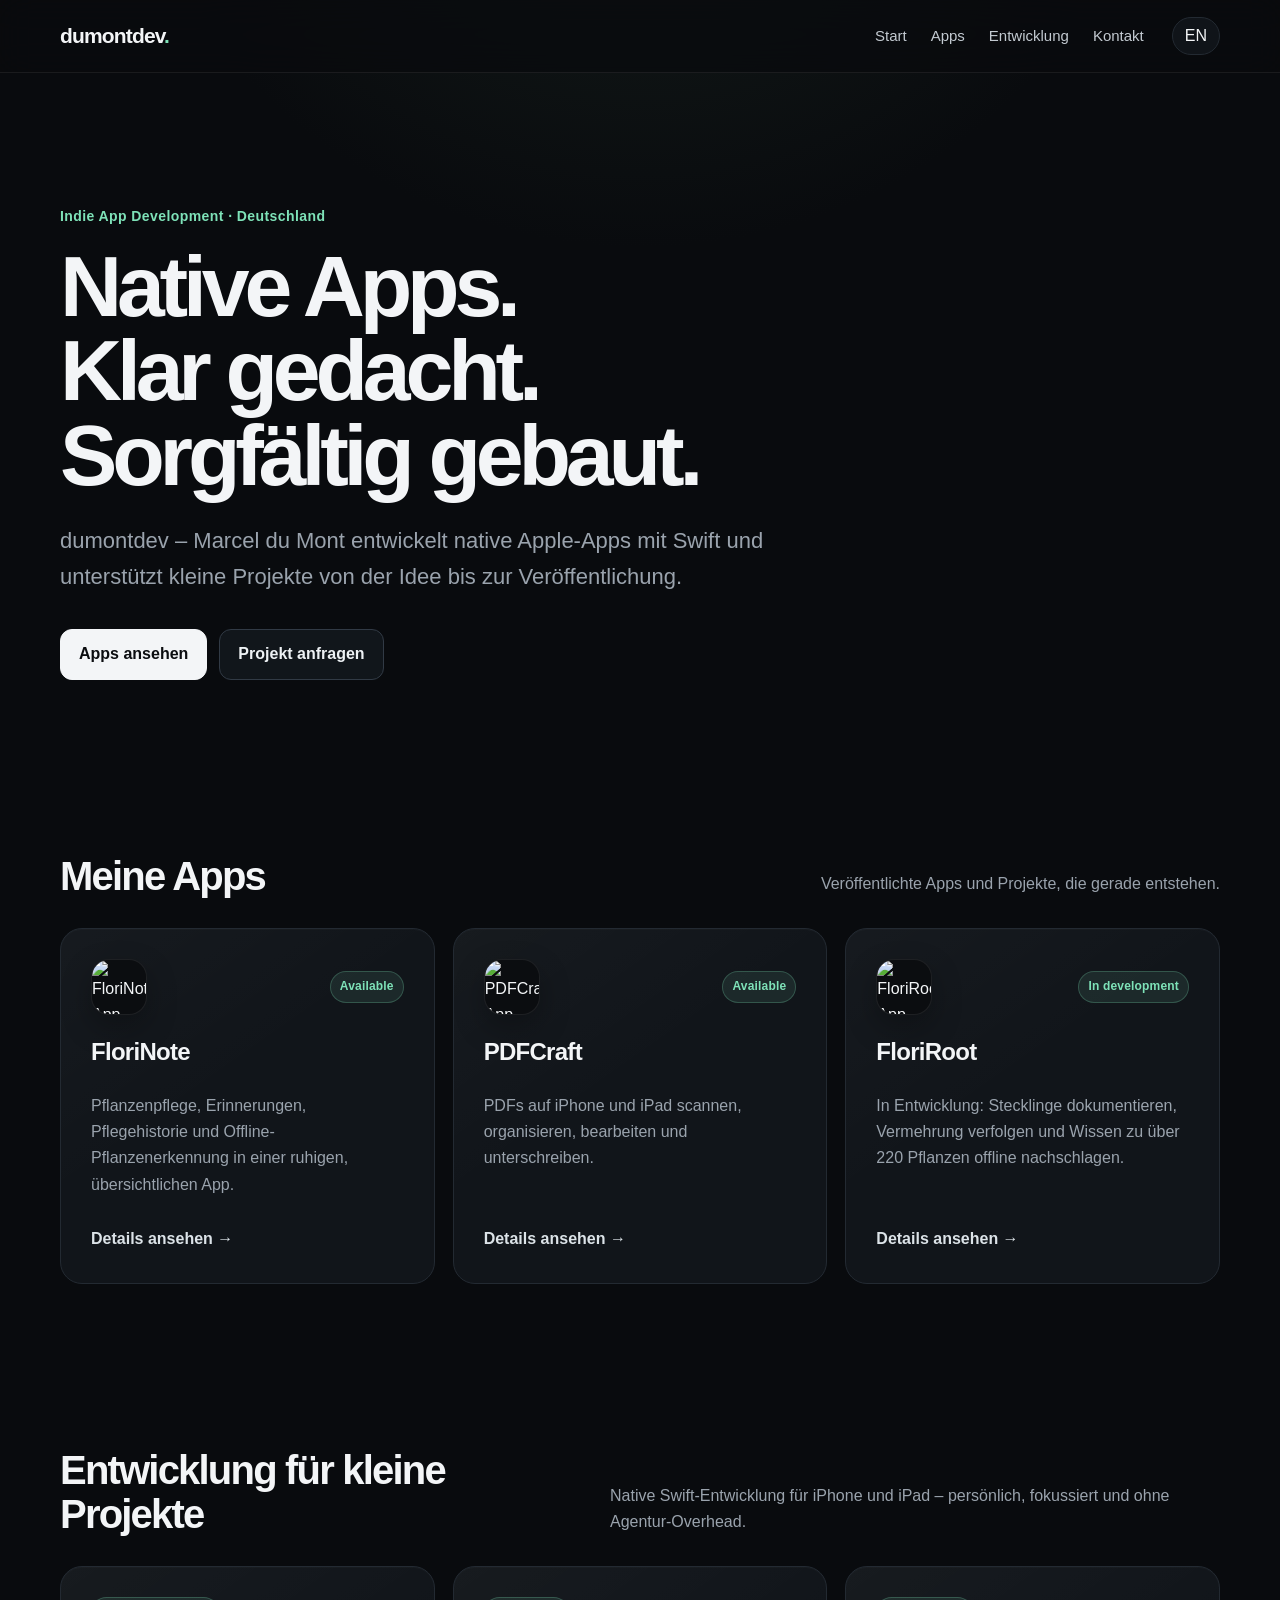
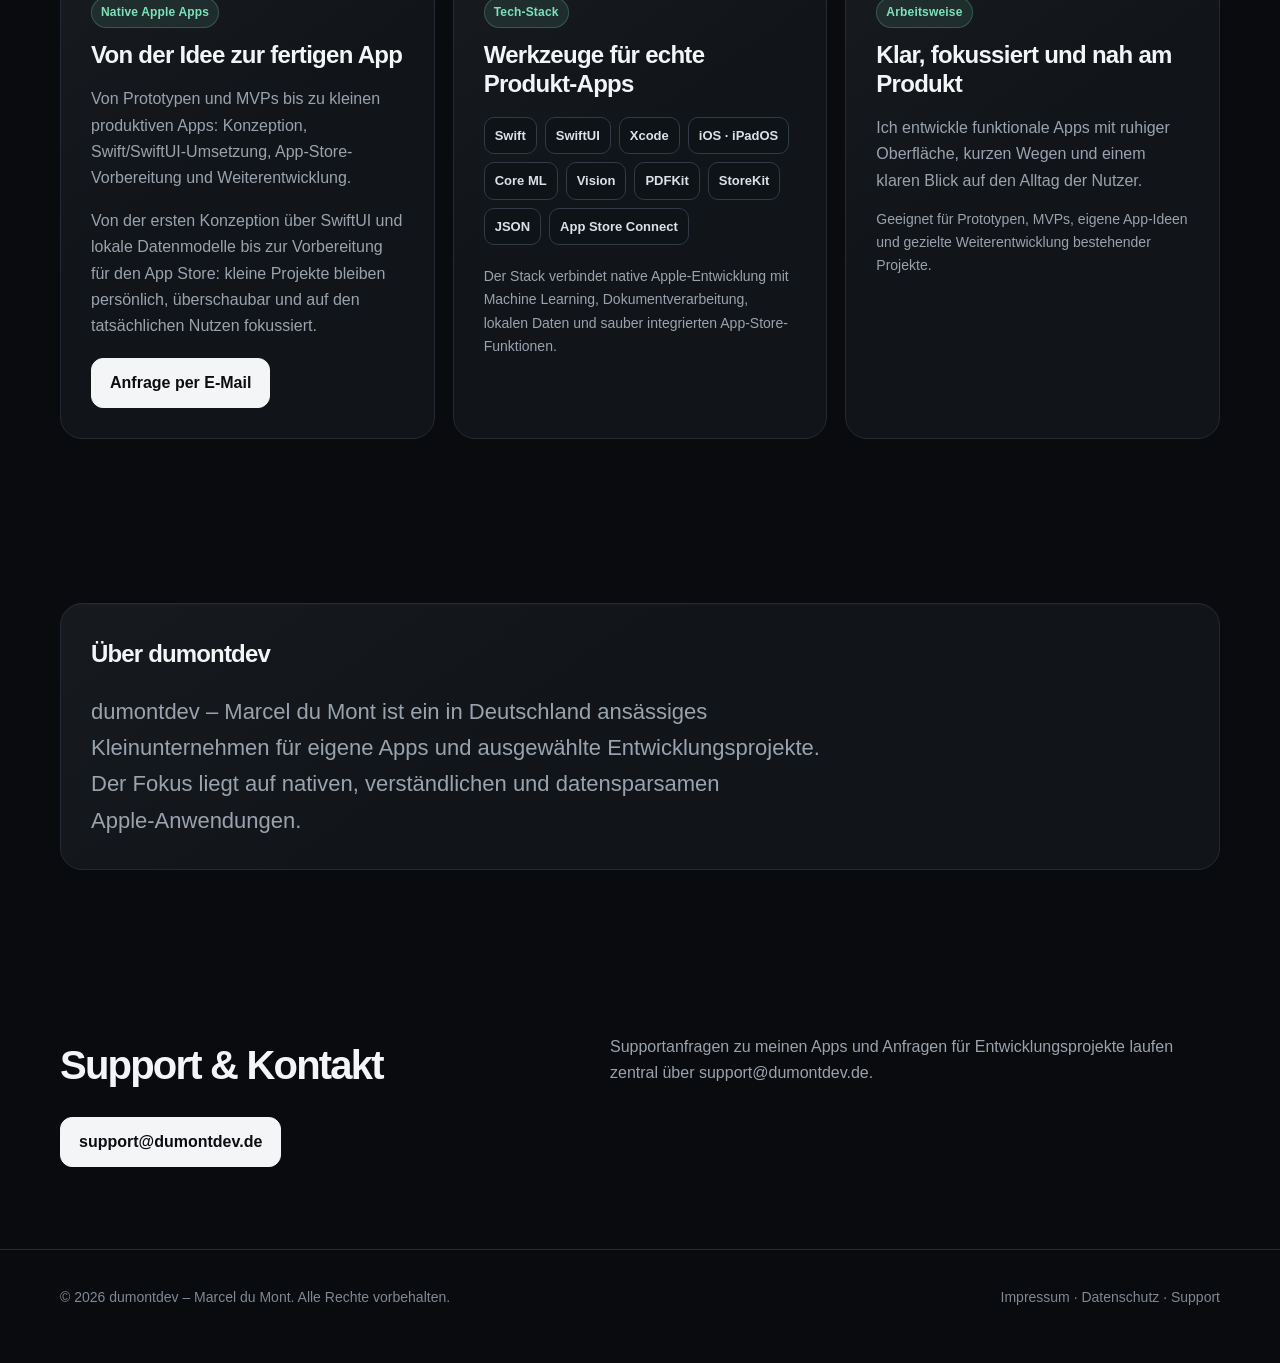
==== index.html @ e6abe4ab "Add files via upload" ====
<!doctype html>
<html lang="de">
<head>
  <meta charset="utf-8">
  <meta name="viewport" content="width=device-width,initial-scale=1">
  <meta name="description" content="dumontdev – Marcel du Mont. Native Swift Apps und Entwicklung für kleine Projekte.">
  <title>dumontdev – Marcel du Mont</title>
  <link rel="stylesheet" href="styles.css">
</head>
<body>
  <header><nav class="wrap"><a class="brand" href="index.html">dumontdev</a><div class="navlinks"><a href="index.html" data-i18n="navHome">Start</a><a href="apps.html" data-i18n="navApps">Apps</a><a href="#entwicklung" data-i18n="navServices">Entwicklung</a><a href="#kontakt" data-i18n="navContact">Kontakt</a></div><button class="lang" aria-label="Sprache wechseln">EN</button></nav></header>
  <main>
    <div class="wrap hero"><div class="eyebrow" data-i18n="heroEye"></div><h1 data-i18n="heroTitle"></h1><p class="lead" data-i18n="heroLead"></p><div class="actions"><a class="btn primary" href="apps.html" data-i18n="appsBtn"></a><a class="btn" href="mailto:support@dumontdev.de?subject=Projektanfrage" data-i18n="projectBtn"></a></div></div>

    <section><div class="wrap"><div class="section-head"><h2 data-i18n="appsTitle"></h2><p data-i18n="appsText"></p></div><div class="grid"><a class="card app-card" href="florinote.html"><div class="app-card-header"><img class="app-icon" src="Images/FloriNote_AppIcon.png" alt="FloriNote App Icon"><span class="tag">Available</span></div><h3>FloriNote</h3><p data-i18n="floriDesc"></p><span class="more" data-i18n="details"></span></a><a class="card app-card" href="pdfcraft.html"><div class="app-card-header"><img class="app-icon" src="Images/PDFCraft_AppIcon.png" alt="PDFCraft App Icon"><span class="tag">Available</span></div><h3>PDFCraft</h3><p data-i18n="pdfDesc"></p><span class="more" data-i18n="details"></span></a><a class="card app-card" href="floriroot.html"><div class="app-card-header"><img class="app-icon" src="Images/FloriRoot_AppIcon.png" alt="FloriRoot App Icon"><span class="tag">In development</span></div><h3>FloriRoot</h3><p data-i18n="rootDesc"></p><span class="more" data-i18n="details"></span></a></div></div></section>

    <section id="entwicklung"><div class="wrap"><div class="section-head"><h2 data-i18n="servicesTitle"></h2><p data-i18n="servicesText"></p></div><div class="service service-expanded"><div class="card"><span class="tag" data-i18n="serviceTag">Native Apple Apps</span><h3 data-i18n="serviceTitle">Von der Idee zur fertigen App</h3><p data-i18n="serviceCard"></p><p data-i18n="serviceDetail"></p><a class="btn primary" href="mailto:support@dumontdev.de?subject=Entwicklungsanfrage" data-i18n="contact"></a></div><div class="card"><span class="tag" data-i18n="stackTag">Tech-Stack</span><h3 data-i18n="stackTitle">Werkzeuge für echte Produkt-Apps</h3><div class="stack-list"><span>Swift</span><span>SwiftUI</span><span>Xcode</span><span>iOS · iPadOS</span><span>Core ML</span><span>Vision</span><span>PDFKit</span><span>StoreKit</span><span>JSON</span><span>App Store Connect</span></div><p class="small" data-i18n="stackText"></p></div><div class="card"><span class="tag" data-i18n="approachTag">Arbeitsweise</span><h3 data-i18n="approachTitle">Klar, fokussiert und nah am Produkt</h3><p data-i18n="approachText"></p><p class="small" data-i18n="approachDetail"></p></div></div></div></section>

    <section><div class="wrap"><div class="card"><h2 data-i18n="aboutTitle"></h2><p class="lead" data-i18n="aboutText"></p></div></div></section>
    <section id="kontakt"><div class="wrap"><div class="section-head"><h2 data-i18n="supportTitle"></h2><p data-i18n="supportText"></p></div><a class="btn primary" href="mailto:support@dumontdev.de">support@dumontdev.de</a></div></section>
  </main>
  <footer><div class="wrap row"><span data-i18n="footer"></span><span><a href="impressum.html">Impressum</a> · <a href="datenschutz.html">Datenschutz</a></span></div></footer>
  <script src="script.js"></script>
</body>
</html>
---- styles.css ----
:root{
  --bg:#090b0e;--bg-soft:#0d1014;--card:#11151a;--card-hover:#151a20;
  --text:#f3f5f7;--muted:#9aa3ad;--line:#232a32;--line-strong:#313a45;
  --accent:#7ee2b8;--accent-soft:rgba(126,226,184,.10);--accent-line:rgba(126,226,184,.24);
  --warning:#e9c46a;--max:1160px;--shadow:0 22px 60px rgba(0,0,0,.24)
}
*{box-sizing:border-box}html{scroll-behavior:smooth;color-scheme:dark}body{margin:0;min-width:320px;min-height:100vh;display:flex;flex-direction:column;background:radial-gradient(circle at 50% -10%,#17211d 0,transparent 34rem),var(--bg);color:var(--text);font:16px/1.65 -apple-system,BlinkMacSystemFont,"SF Pro Text",Inter,"Segoe UI",sans-serif;-webkit-font-smoothing:antialiased}a{color:inherit;text-decoration:none}button{font:inherit}.wrap{width:min(100% - 48px,var(--max));margin-inline:auto}
header{position:sticky;top:0;z-index:50;background:rgba(9,11,14,.78);backdrop-filter:blur(18px) saturate(140%);-webkit-backdrop-filter:blur(18px) saturate(140%);border-bottom:1px solid rgba(255,255,255,.07)}nav{min-height:72px;display:flex;align-items:center;gap:28px;position:relative}.brand{font-weight:800;letter-spacing:-.04em;font-size:21px;margin-right:auto}.brand::after{content:".";color:var(--accent)}.navlinks{display:flex;align-items:center;gap:24px;color:#c3cad1;font-size:15px}.navlinks a{transition:color .2s ease}.navlinks a:hover{color:#fff}.lang,.menu-toggle{border:1px solid var(--line);background:#101419;color:var(--text);border-radius:999px;min-width:44px;height:38px;padding:0 12px;cursor:pointer;transition:.2s ease}.lang:hover,.menu-toggle:hover{border-color:var(--line-strong);background:#161b21}.menu-toggle{display:none;font-size:20px;line-height:1;padding:0 11px}
main{flex:1}
.hero{padding:clamp(78px,11vw,132px) 0 clamp(62px,8vw,92px)}.eyebrow{color:var(--accent);font-weight:700;font-size:14px;letter-spacing:.03em}.hero h1,.app-hero h1{font-weight:790;line-height:.98;letter-spacing:-.06em;text-wrap:balance}.hero h1{font-size:clamp(46px,7.5vw,86px);max-width:940px;margin:16px 0 26px}.lead{font-size:clamp(18px,2vw,22px);color:var(--muted);max-width:760px;margin:0;text-wrap:pretty}.actions{display:flex;gap:12px;flex-wrap:wrap;margin-top:34px}.btn{display:inline-flex;align-items:center;justify-content:center;min-height:46px;padding:11px 18px;border-radius:12px;border:1px solid var(--line-strong);background:#11161b;color:#edf1f4;font-weight:680;transition:transform .18s ease,background .18s ease,border-color .18s ease}.btn:hover{transform:translateY(-1px);background:#171d23;border-color:#44505d}.btn.primary{background:var(--text);color:#0b0d10;border-color:var(--text)}.btn.primary:hover{background:#dce2e6;border-color:#dce2e6}
section{padding:clamp(52px,7vw,82px) 0}.section-head{display:flex;justify-content:space-between;gap:40px;align-items:end;margin-bottom:30px}.section-head h2{font-size:clamp(30px,4vw,40px);line-height:1.1;letter-spacing:-.045em;margin:0}.section-head p{color:var(--muted);max-width:610px;margin:0}.grid{display:grid;grid-template-columns:repeat(3,minmax(0,1fr));gap:18px}.card{background:linear-gradient(145deg,rgba(255,255,255,.025),transparent 45%),var(--card);border:1px solid var(--line);border-radius:22px;padding:clamp(22px,3vw,30px);min-width:0;box-shadow:0 1px 0 rgba(255,255,255,.02) inset;transition:transform .2s ease,border-color .2s ease,background .2s ease}.app-card:hover{transform:translateY(-3px);border-color:#37424d;background:var(--card-hover)}.card h2{margin-top:0;letter-spacing:-.035em}.card h3{font-size:24px;line-height:1.2;margin:13px 0 10px;letter-spacing:-.03em}.card p{color:var(--muted);margin-bottom:0}.tag{display:inline-flex;align-items:center;width:max-content;max-width:100%;font-size:12px;padding:5px 9px;border-radius:999px;background:var(--accent-soft);border:1px solid var(--accent-line);color:var(--accent);font-weight:720;letter-spacing:.015em}.app-card{display:flex;flex-direction:column;min-height:260px}.app-card .more{margin-top:auto;padding-top:28px;font-weight:680;color:#dce3e8}.app-card-header{display:flex;align-items:center;justify-content:space-between;gap:16px;margin-bottom:10px}.app-icon{display:block;width:56px;height:56px;border-radius:18px;object-fit:cover;border:1px solid rgba(255,255,255,.08);box-shadow:0 12px 30px rgba(0,0,0,.28);background:#0b0d10}.hero-app-icon{width:88px;height:88px;border-radius:24px;border:1px solid rgba(255,255,255,.08);object-fit:cover;box-shadow:0 18px 40px rgba(0,0,0,.28);background:#0b0d10}.app-hero-top{display:flex;align-items:center;gap:20px;margin-bottom:18px}.app-hero-copy{display:flex;flex-direction:column;gap:10px}.service{display:grid;grid-template-columns:minmax(0,1.35fr) minmax(260px,.65fr);gap:18px}.price{font-size:clamp(40px,5vw,54px);font-weight:790;line-height:1;letter-spacing:-.055em}.small{font-size:14px;color:var(--muted)}
.app-hero{padding:clamp(68px,9vw,104px) 0 clamp(42px,6vw,64px)}.app-hero h1{font-size:clamp(48px,7vw,72px);margin:14px 0 20px}.feature-grid{display:grid;grid-template-columns:repeat(2,minmax(0,1fr));gap:0 34px;border-top:1px solid var(--line)}.feature{padding:28px 0;border-bottom:1px solid var(--line)}.feature h3{font-size:20px;margin:0 0 7px;letter-spacing:-.025em}.feature p{color:var(--muted);margin:0;max-width:500px}.legal{max-width:820px}.legal p{color:#c4cbd2}.legal strong{color:#fff}.legal a{color:var(--accent)}.notice{background:rgba(233,196,106,.08);border:1px solid rgba(233,196,106,.25);border-radius:14px;padding:15px 17px;color:#d9c78f;margin-top:24px}
footer{border-top:1px solid var(--line);padding:36px 0 54px;color:#7f8993;font-size:14px}footer .row{display:flex;justify-content:space-between;gap:20px;flex-wrap:wrap}footer a:hover{color:#fff}
@media(max-width:820px){.wrap{width:min(100% - 36px,var(--max))}nav{min-height:64px;gap:10px}.menu-toggle{display:inline-flex;align-items:center;justify-content:center;order:2}.lang{order:3}.navlinks{display:none;position:absolute;left:0;right:0;top:calc(100% + 1px);padding:10px;background:#0d1115;border:1px solid var(--line);border-radius:0 0 16px 16px;box-shadow:var(--shadow);flex-direction:column;align-items:stretch;gap:2px}.navlinks.open{display:flex}.navlinks a{padding:12px 14px;border-radius:10px}.navlinks a:hover{background:#151a20}.hero{padding-top:72px}.section-head{display:block}.section-head p{margin-top:10px}.grid,.service{grid-template-columns:1fr}.app-card{min-height:220px}.feature-grid{grid-template-columns:1fr}.service .card{min-height:0}}
@media(max-width:520px){.wrap{width:min(100% - 28px,var(--max))}.hero h1{font-size:clamp(42px,13vw,58px)}.actions{display:grid;grid-template-columns:1fr}.btn{width:100%}.card{border-radius:18px}.app-hero h1{font-size:46px}.feature{padding:24px 0}footer .row{display:grid}.price{font-size:44px}}
@media(prefers-reduced-motion:reduce){html{scroll-behavior:auto}*,*::before,*::after{transition:none!important}}
.service-expanded{grid-template-columns:repeat(3,minmax(0,1fr));align-items:stretch}.service-expanded .card{height:100%}.stack-list{display:flex;flex-wrap:wrap;gap:8px;margin:18px 0 20px}.stack-list span{padding:7px 10px;border:1px solid var(--line-strong);border-radius:10px;color:#dbe2e7;background:#0e1318;font-size:13px;font-weight:650}
@media(max-width:820px){.service-expanded{grid-template-columns:1fr}}
.service-expanded .btn{margin-top:18px}
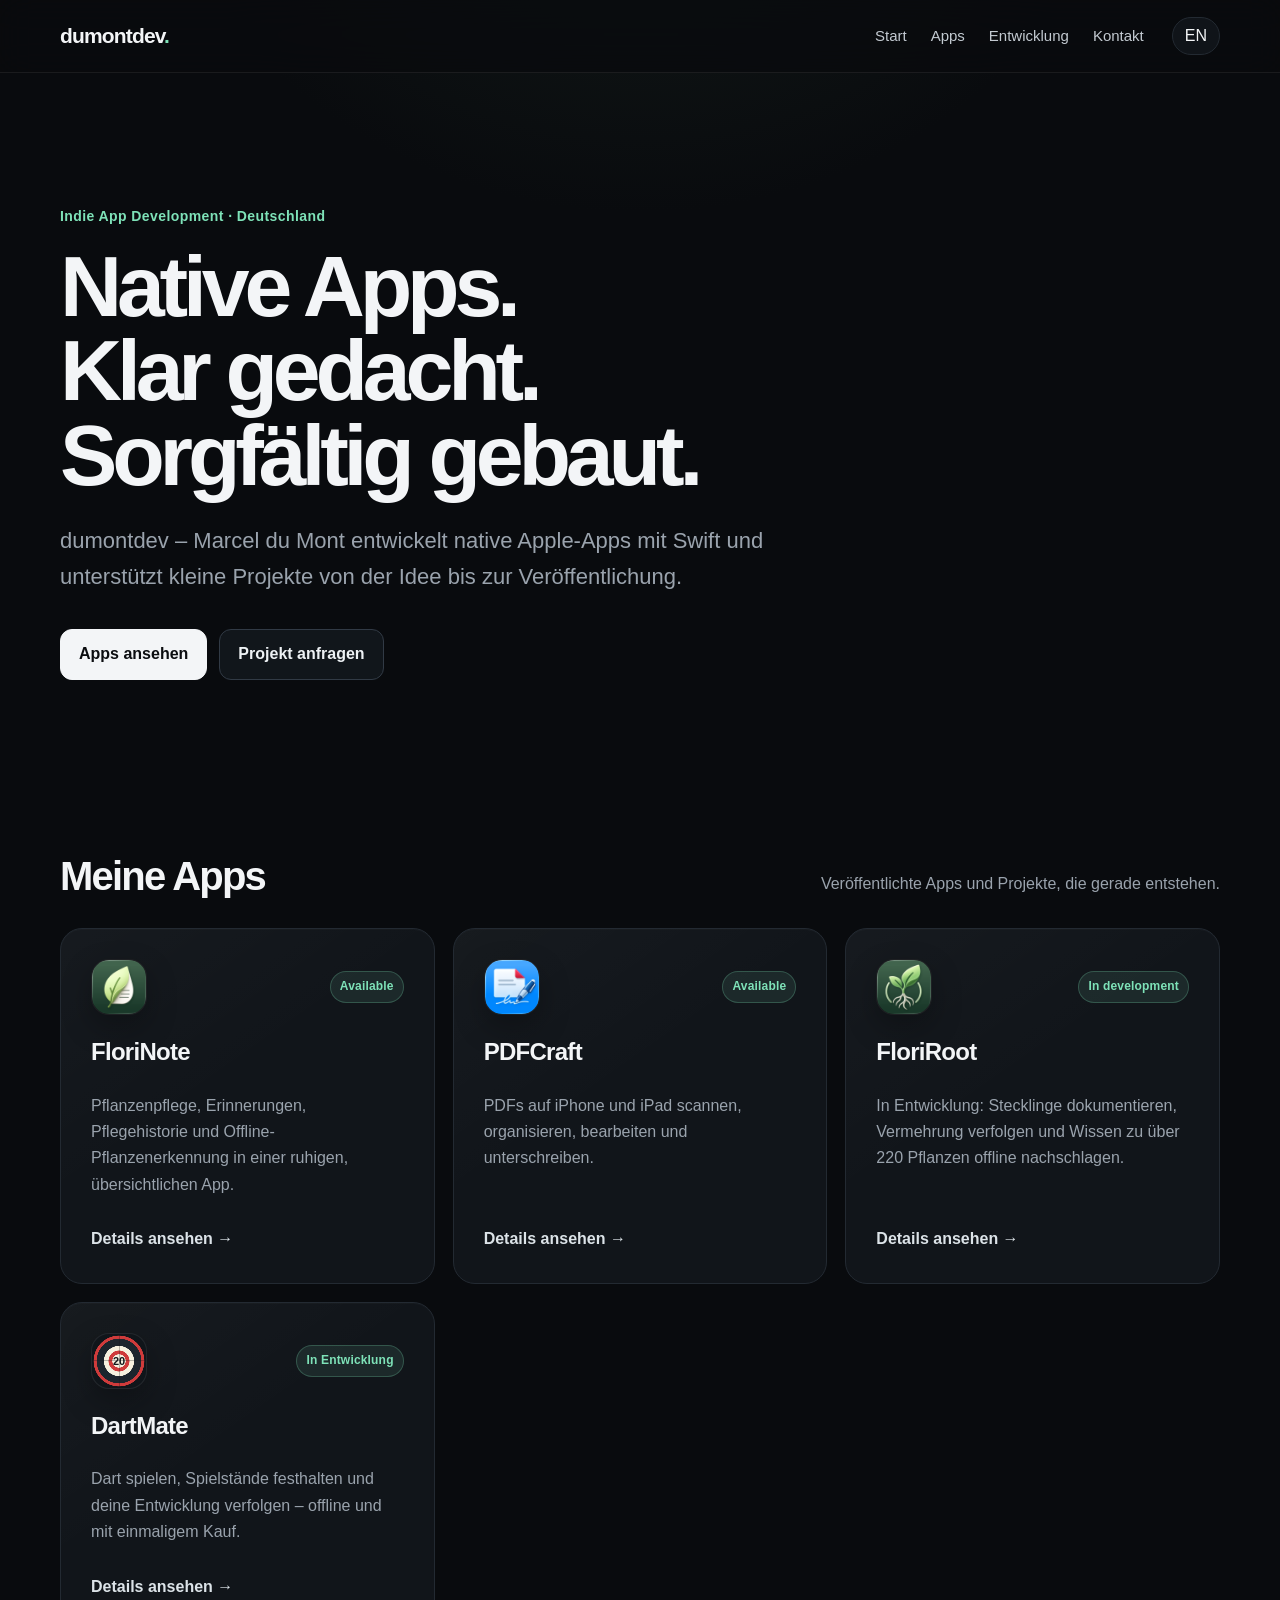
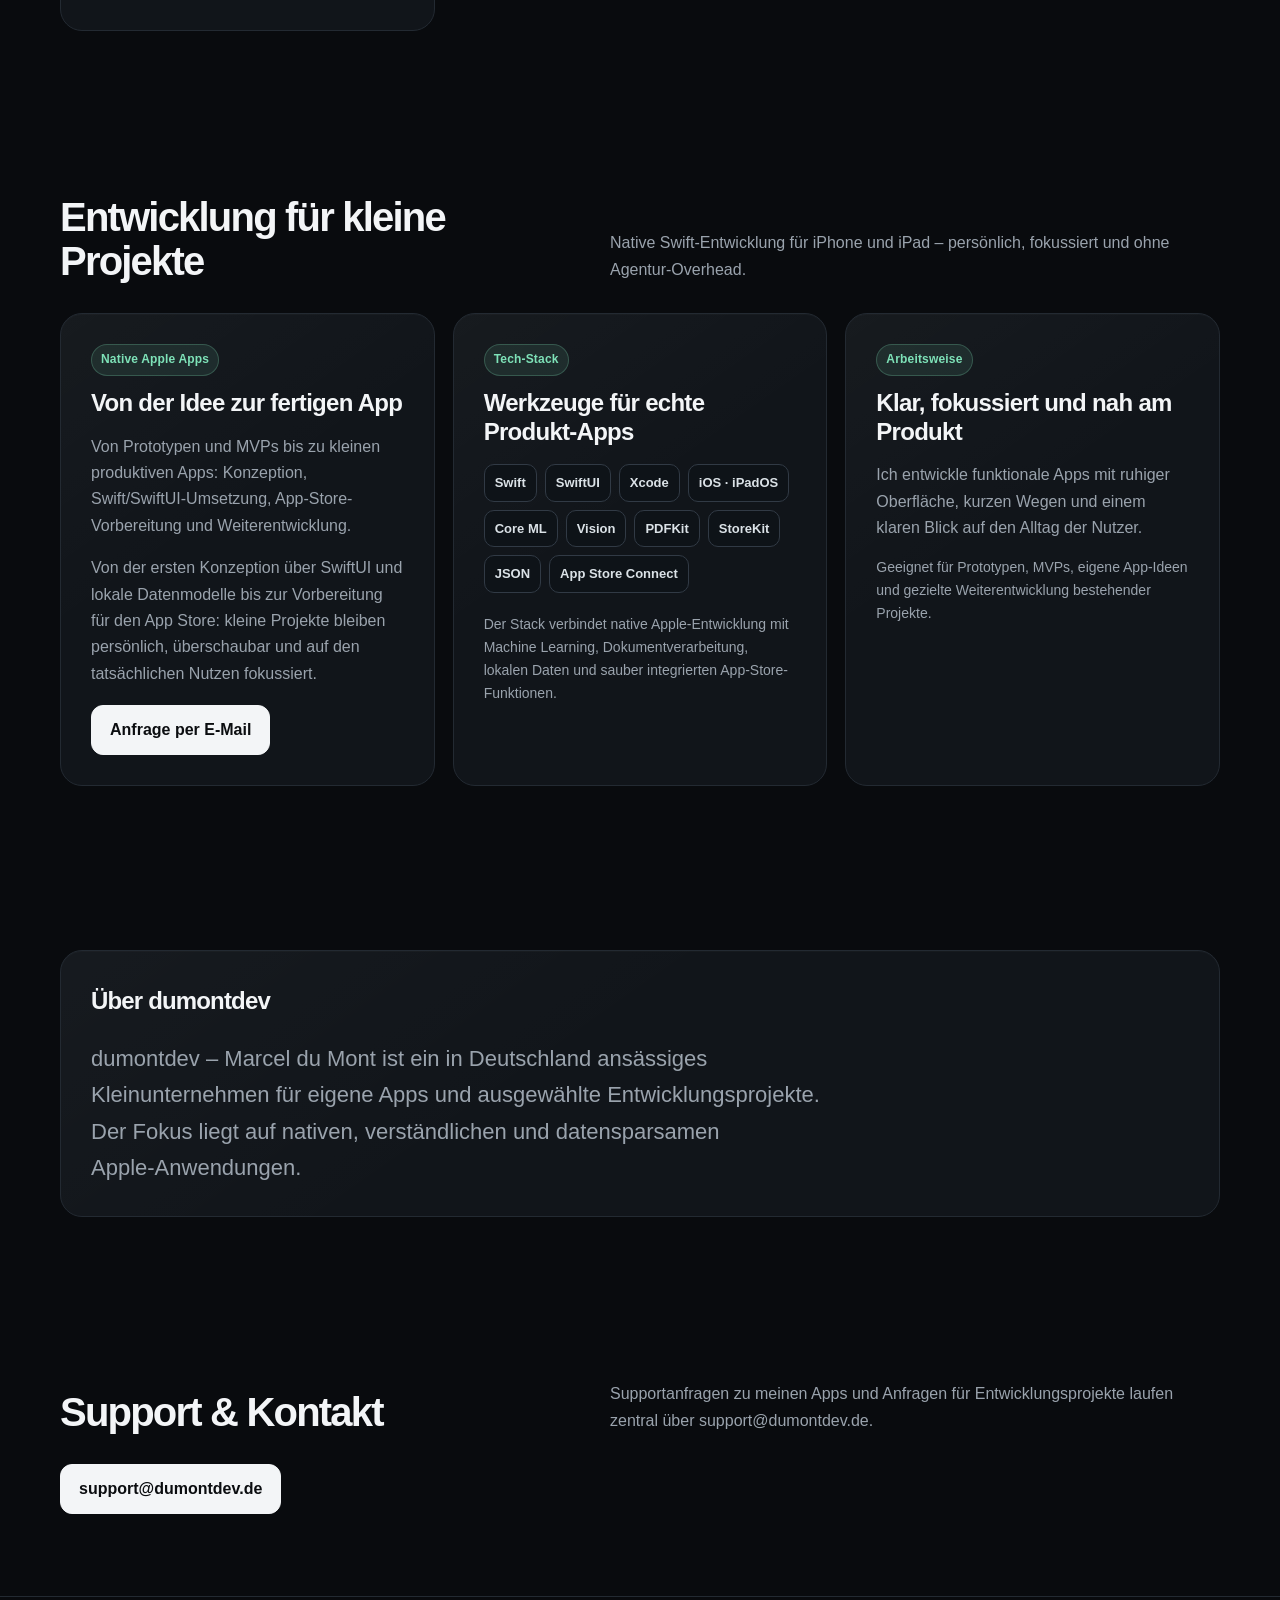
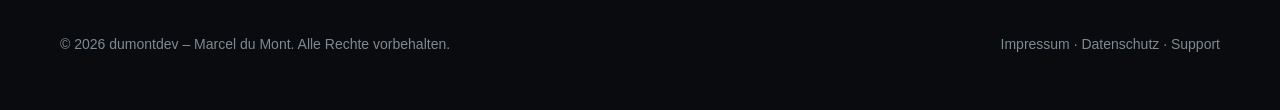
==== commit 311c67bf: "Add files via upload" ====
--- a/index.html
+++ b/index.html
@@ -12,7 +12,7 @@
   <main>
     <div class="wrap hero"><div class="eyebrow" data-i18n="heroEye"></div><h1 data-i18n="heroTitle"></h1><p class="lead" data-i18n="heroLead"></p><div class="actions"><a class="btn primary" href="apps.html" data-i18n="appsBtn"></a><a class="btn" href="mailto:support@dumontdev.de?subject=Projektanfrage" data-i18n="projectBtn"></a></div></div>
 
-    <section><div class="wrap"><div class="section-head"><h2 data-i18n="appsTitle"></h2><p data-i18n="appsText"></p></div><div class="grid"><a class="card app-card" href="florinote.html"><div class="app-card-header"><img class="app-icon" src="Images/FloriNote_AppIcon.png" alt="FloriNote App Icon"><span class="tag">Available</span></div><h3>FloriNote</h3><p data-i18n="floriDesc"></p><span class="more" data-i18n="details"></span></a><a class="card app-card" href="pdfcraft.html"><div class="app-card-header"><img class="app-icon" src="Images/PDFCraft_AppIcon.png" alt="PDFCraft App Icon"><span class="tag">Available</span></div><h3>PDFCraft</h3><p data-i18n="pdfDesc"></p><span class="more" data-i18n="details"></span></a><a class="card app-card" href="floriroot.html"><div class="app-card-header"><img class="app-icon" src="Images/FloriRoot_AppIcon.png" alt="FloriRoot App Icon"><span class="tag">In development</span></div><h3>FloriRoot</h3><p data-i18n="rootDesc"></p><span class="more" data-i18n="details"></span></a></div></div></section>
+    <section><div class="wrap"><div class="section-head"><h2 data-i18n="appsTitle"></h2><p data-i18n="appsText"></p></div><div class="grid"><a class="card app-card" href="florinote.html"><div class="app-card-header"><img class="app-icon" src="Images/FloriNote_AppIcon.png" alt="FloriNote App Icon"><span class="tag">Available</span></div><h3>FloriNote</h3><p data-i18n="floriDesc"></p><span class="more" data-i18n="details"></span></a><a class="card app-card" href="pdfcraft.html"><div class="app-card-header"><img class="app-icon" src="Images/PDFCraft_AppIcon.png" alt="PDFCraft App Icon"><span class="tag">Available</span></div><h3>PDFCraft</h3><p data-i18n="pdfDesc"></p><span class="more" data-i18n="details"></span></a><a class="card app-card" href="floriroot.html"><div class="app-card-header"><img class="app-icon" src="Images/FloriRoot_AppIcon.png" alt="FloriRoot App Icon"><span class="tag">In development</span></div><h3>FloriRoot</h3><p data-i18n="rootDesc"></p><span class="more" data-i18n="details"></span></a><a class="card app-card" href="dartmate.html"><div class="app-card-header"><div class="app-icon dartmate-mark" aria-label="DartMate App Icon"><span>20</span></div><span class="tag" data-i18n="dartStatus">In development</span></div><h3>DartMate</h3><p data-i18n="dartDesc"></p><span class="more" data-i18n="details"></span></a></div></div></section>
 
     <section id="entwicklung"><div class="wrap"><div class="section-head"><h2 data-i18n="servicesTitle"></h2><p data-i18n="servicesText"></p></div><div class="service service-expanded"><div class="card"><span class="tag" data-i18n="serviceTag">Native Apple Apps</span><h3 data-i18n="serviceTitle">Von der Idee zur fertigen App</h3><p data-i18n="serviceCard"></p><p data-i18n="serviceDetail"></p><a class="btn primary" href="mailto:support@dumontdev.de?subject=Entwicklungsanfrage" data-i18n="contact"></a></div><div class="card"><span class="tag" data-i18n="stackTag">Tech-Stack</span><h3 data-i18n="stackTitle">Werkzeuge für echte Produkt-Apps</h3><div class="stack-list"><span>Swift</span><span>SwiftUI</span><span>Xcode</span><span>iOS · iPadOS</span><span>Core ML</span><span>Vision</span><span>PDFKit</span><span>StoreKit</span><span>JSON</span><span>App Store Connect</span></div><p class="small" data-i18n="stackText"></p></div><div class="card"><span class="tag" data-i18n="approachTag">Arbeitsweise</span><h3 data-i18n="approachTitle">Klar, fokussiert und nah am Produkt</h3><p data-i18n="approachText"></p><p class="small" data-i18n="approachDetail"></p></div></div></div></section>
 
--- a/styles.css
+++ b/styles.css
@@ -17,3 +17,5 @@
 .service-expanded{grid-template-columns:repeat(3,minmax(0,1fr));align-items:stretch}.service-expanded .card{height:100%}.stack-list{display:flex;flex-wrap:wrap;gap:8px;margin:18px 0 20px}.stack-list span{padding:7px 10px;border:1px solid var(--line-strong);border-radius:10px;color:#dbe2e7;background:#0e1318;font-size:13px;font-weight:650}
 @media(max-width:820px){.service-expanded{grid-template-columns:1fr}}
 .service-expanded .btn{margin-top:18px}
+.dartmate-mark{position:relative;display:grid;place-items:center;overflow:hidden;background:radial-gradient(circle,#f5f1df 0 17%,#cf3b3b 18% 27%,#f5f1df 28% 39%,#1c252d 40% 58%,#cf3b3b 59% 66%,#10151a 67%);color:#14181c;font-size:13px;font-weight:850}.dartmate-mark::before,.dartmate-mark::after{content:"";position:absolute;background:rgba(20,24,28,.28)}.dartmate-mark::before{width:1px;height:100%}.dartmate-mark::after{width:100%;height:1px}.dartmate-mark span{position:relative;z-index:1;font-size:11px}
+.dartboard{width:min(280px,65vw);aspect-ratio:1;border-radius:50%;margin:26px 0 6px;background:radial-gradient(circle,#f5f1df 0 7%,#171c22 7.5% 13%,#d44b4b 13.5% 18%,#f5f1df 18.5% 31%,#171c22 31.5% 45%,#d44b4b 45.5% 51%,#f5f1df 51.5% 67%,#171c22 67.5% 83%,#d44b4b 83.5% 89%,#11161b 89.5%);border:10px solid #252d34;box-shadow:0 18px 40px rgba(0,0,0,.3),0 0 0 1px #47515b;display:grid;place-items:center;color:#12171b;font-size:28px;font-weight:850}.dartboard span{background:#f5f1df;border-radius:50%;width:34px;height:34px;display:grid;place-items:center;font-size:13px}.mode-list{display:flex;flex-wrap:wrap;gap:9px;margin-top:20px}.mode-list span{padding:8px 11px;border:1px solid var(--line-strong);border-radius:10px;color:#dbe2e7;background:#0e1318;font-size:13px;font-weight:650}
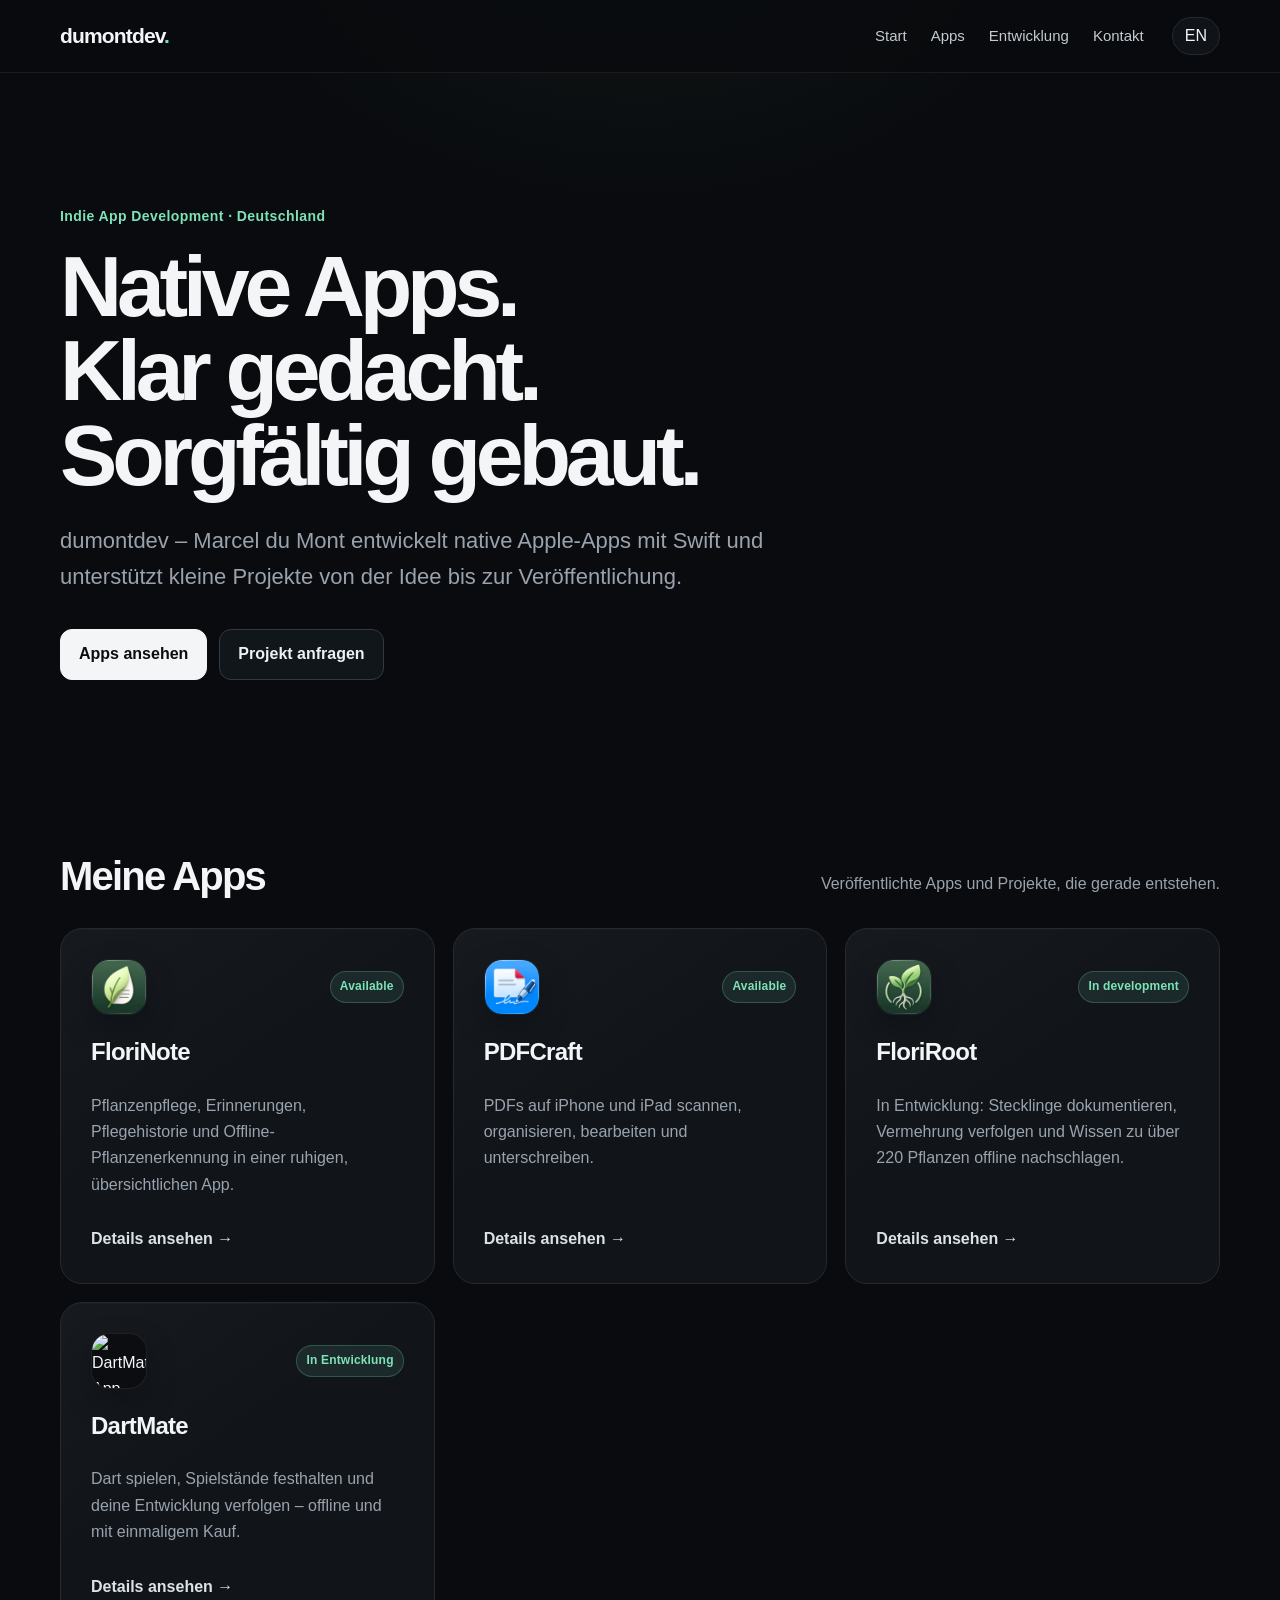
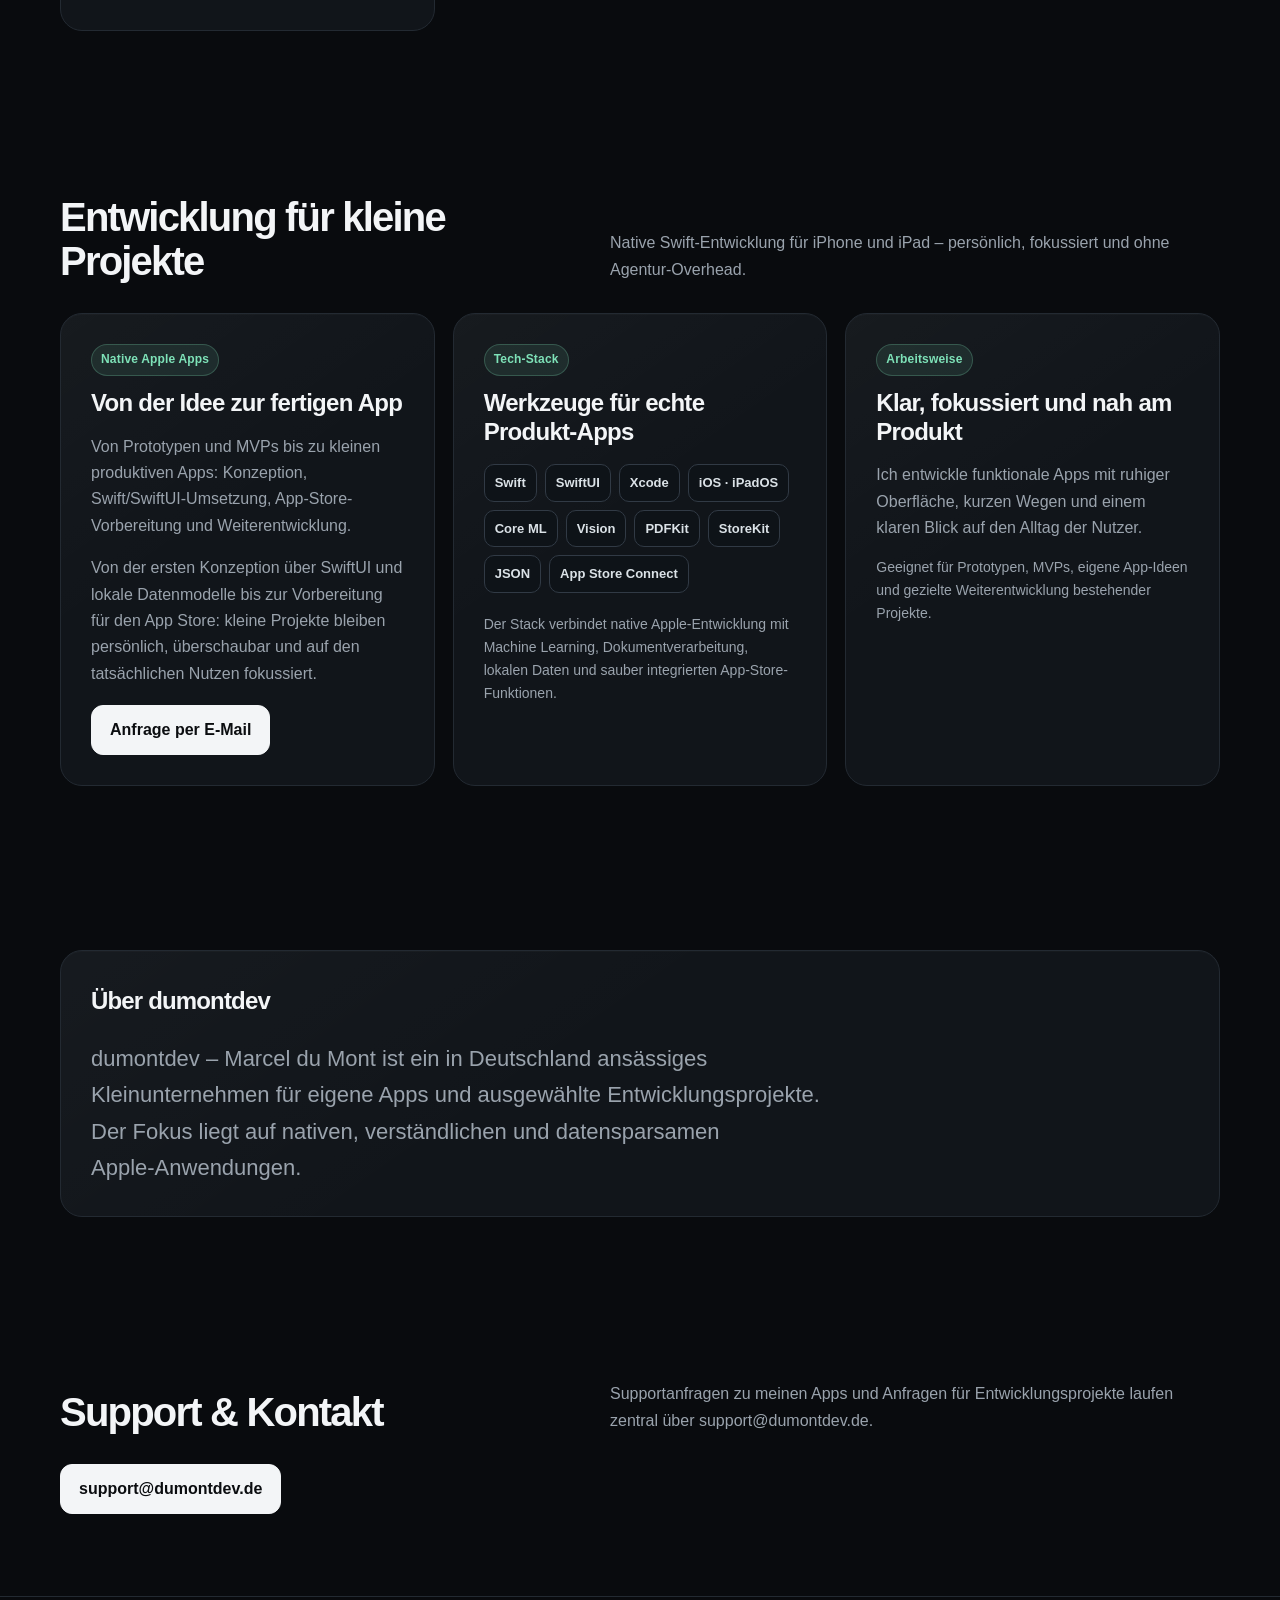
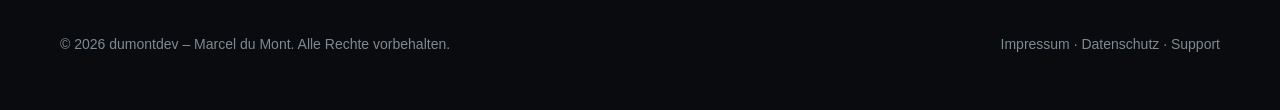
==== commit 48c6a3ed: "Add files via upload" ====
--- a/index.html
+++ b/index.html
@@ -12,7 +12,7 @@
   <main>
     <div class="wrap hero"><div class="eyebrow" data-i18n="heroEye"></div><h1 data-i18n="heroTitle"></h1><p class="lead" data-i18n="heroLead"></p><div class="actions"><a class="btn primary" href="apps.html" data-i18n="appsBtn"></a><a class="btn" href="mailto:support@dumontdev.de?subject=Projektanfrage" data-i18n="projectBtn"></a></div></div>
 
-    <section><div class="wrap"><div class="section-head"><h2 data-i18n="appsTitle"></h2><p data-i18n="appsText"></p></div><div class="grid"><a class="card app-card" href="florinote.html"><div class="app-card-header"><img class="app-icon" src="Images/FloriNote_AppIcon.png" alt="FloriNote App Icon"><span class="tag">Available</span></div><h3>FloriNote</h3><p data-i18n="floriDesc"></p><span class="more" data-i18n="details"></span></a><a class="card app-card" href="pdfcraft.html"><div class="app-card-header"><img class="app-icon" src="Images/PDFCraft_AppIcon.png" alt="PDFCraft App Icon"><span class="tag">Available</span></div><h3>PDFCraft</h3><p data-i18n="pdfDesc"></p><span class="more" data-i18n="details"></span></a><a class="card app-card" href="floriroot.html"><div class="app-card-header"><img class="app-icon" src="Images/FloriRoot_AppIcon.png" alt="FloriRoot App Icon"><span class="tag">In development</span></div><h3>FloriRoot</h3><p data-i18n="rootDesc"></p><span class="more" data-i18n="details"></span></a><a class="card app-card" href="dartmate.html"><div class="app-card-header"><div class="app-icon dartmate-mark" aria-label="DartMate App Icon"><span>20</span></div><span class="tag" data-i18n="dartStatus">In development</span></div><h3>DartMate</h3><p data-i18n="dartDesc"></p><span class="more" data-i18n="details"></span></a></div></div></section>
+    <section><div class="wrap"><div class="section-head"><h2 data-i18n="appsTitle"></h2><p data-i18n="appsText"></p></div><div class="grid"><a class="card app-card" href="florinote.html"><div class="app-card-header"><img class="app-icon" src="Images/FloriNote_AppIcon.png" alt="FloriNote App Icon"><span class="tag">Available</span></div><h3>FloriNote</h3><p data-i18n="floriDesc"></p><span class="more" data-i18n="details"></span></a><a class="card app-card" href="pdfcraft.html"><div class="app-card-header"><img class="app-icon" src="Images/PDFCraft_AppIcon.png" alt="PDFCraft App Icon"><span class="tag">Available</span></div><h3>PDFCraft</h3><p data-i18n="pdfDesc"></p><span class="more" data-i18n="details"></span></a><a class="card app-card" href="floriroot.html"><div class="app-card-header"><img class="app-icon" src="Images/FloriRoot_AppIcon.png" alt="FloriRoot App Icon"><span class="tag">In development</span></div><h3>FloriRoot</h3><p data-i18n="rootDesc"></p><span class="more" data-i18n="details"></span></a><a class="card app-card" href="dartmate.html"><div class="app-card-header"><img class="app-icon" src="Images/DartMate_AppIcon.png" alt="DartMate App Icon"><span class="tag" data-i18n="dartStatus">In development</span></div><h3>DartMate</h3><p data-i18n="dartDesc"></p><span class="more" data-i18n="details"></span></a></div></div></section>
 
     <section id="entwicklung"><div class="wrap"><div class="section-head"><h2 data-i18n="servicesTitle"></h2><p data-i18n="servicesText"></p></div><div class="service service-expanded"><div class="card"><span class="tag" data-i18n="serviceTag">Native Apple Apps</span><h3 data-i18n="serviceTitle">Von der Idee zur fertigen App</h3><p data-i18n="serviceCard"></p><p data-i18n="serviceDetail"></p><a class="btn primary" href="mailto:support@dumontdev.de?subject=Entwicklungsanfrage" data-i18n="contact"></a></div><div class="card"><span class="tag" data-i18n="stackTag">Tech-Stack</span><h3 data-i18n="stackTitle">Werkzeuge für echte Produkt-Apps</h3><div class="stack-list"><span>Swift</span><span>SwiftUI</span><span>Xcode</span><span>iOS · iPadOS</span><span>Core ML</span><span>Vision</span><span>PDFKit</span><span>StoreKit</span><span>JSON</span><span>App Store Connect</span></div><p class="small" data-i18n="stackText"></p></div><div class="card"><span class="tag" data-i18n="approachTag">Arbeitsweise</span><h3 data-i18n="approachTitle">Klar, fokussiert und nah am Produkt</h3><p data-i18n="approachText"></p><p class="small" data-i18n="approachDetail"></p></div></div></div></section>
 
